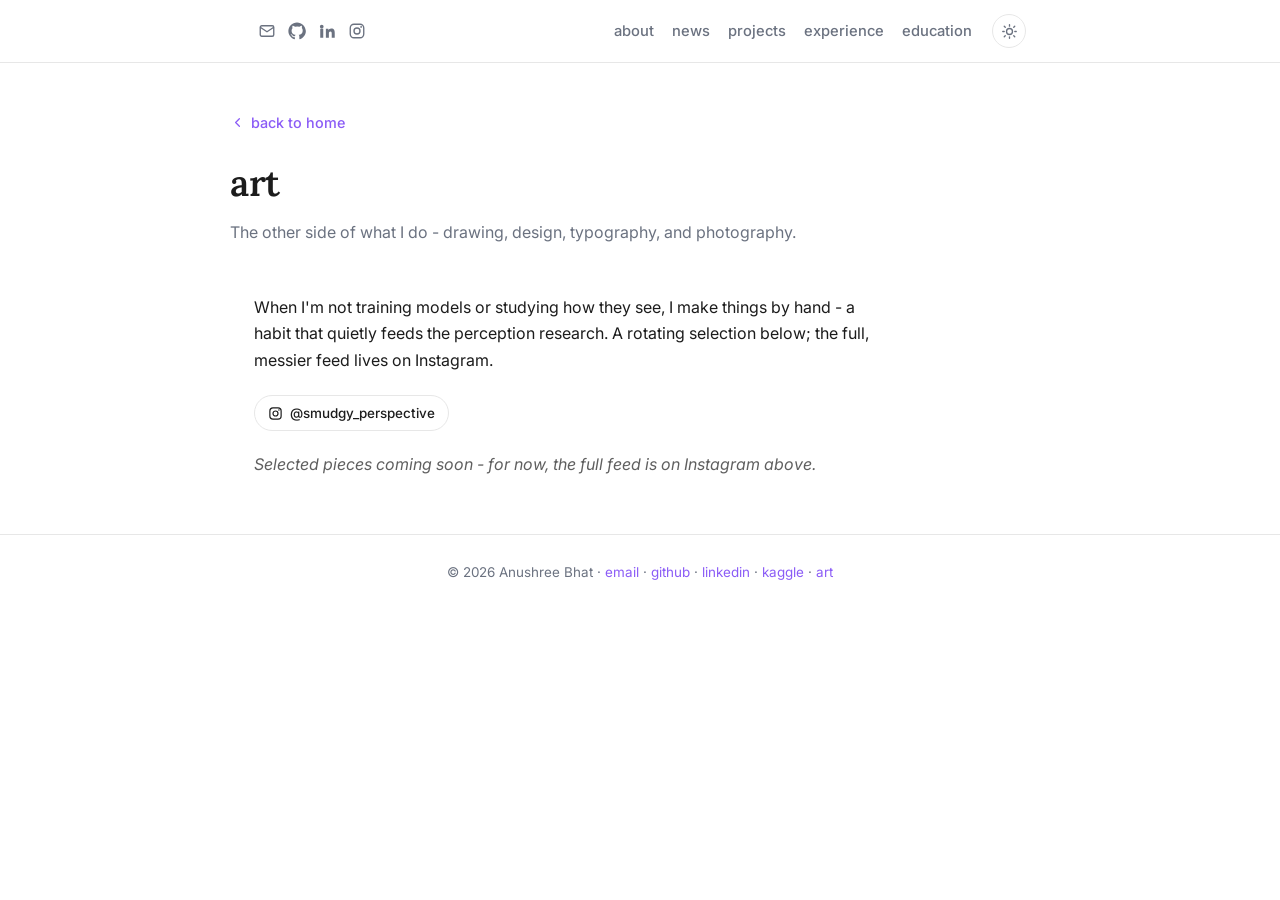
==== art.html @ ab18c532 "Add standalone art page with subtle footer link New art.html gallery (site-styled, manifest-driven g" ====
<!doctype html>
<html lang="en">
<head>
  <meta charset="utf-8" />
  <meta name="viewport" content="width=device-width, initial-scale=1" />
  <title>Art - Anushree Bhat</title>
  <meta name="description" content="Art, design, and photography by Anushree Bhat." />

  <!-- Fonts -->
  <link rel="preconnect" href="https://fonts.googleapis.com" />
  <link rel="preconnect" href="https://fonts.gstatic.com" crossorigin />
  <link href="https://fonts.googleapis.com/css2?family=Lora:ital,wght@0,400;0,500;0,600;0,700;1,400&family=Inter:wght@300;400;500;600&display=swap" rel="stylesheet" />

  <link rel="stylesheet" href="style.css" />

  <style>
    .art-intro { max-width: 640px; margin-bottom: 22px; }
    .art-grid { columns: 3 240px; column-gap: 16px; margin-top: 10px; }
    .art-item { break-inside: avoid; margin: 0 0 16px; }
    .art-item img { width: 100%; border-radius: 10px; display: block; }
    .art-item figcaption { font-size: 0.85rem; opacity: 0.7; margin-top: 6px; }
    .art-empty { opacity: 0.7; font-style: italic; margin-top: 10px; }
  </style>
</head>
<body>

  <!-- ============ NAV ============ -->
  <nav>
    <div class="nav-inner">
      <div class="socials">
        <a href="mailto:anushreebhat2001@gmail.com" title="Email" aria-label="Email">
          <svg viewBox="0 0 24 24" fill="none" stroke="currentColor" stroke-width="1.8"><rect x="3" y="5" width="18" height="14" rx="2"/><path d="m3 7 9 6 9-6"/></svg>
        </a>
        <a href="https://github.com/anushreebhat2001" target="_blank" rel="noopener" title="GitHub" aria-label="GitHub">
          <svg viewBox="0 0 24 24" fill="currentColor"><path d="M12 .5C5.7.5.5 5.7.5 12c0 5.1 3.3 9.4 7.9 10.9.6.1.8-.2.8-.6v-2c-3.2.7-3.9-1.5-3.9-1.5-.5-1.3-1.3-1.7-1.3-1.7-1.1-.7.1-.7.1-.7 1.2.1 1.8 1.2 1.8 1.2 1 1.8 2.8 1.3 3.5 1 .1-.8.4-1.3.7-1.6-2.6-.3-5.3-1.3-5.3-5.7 0-1.3.5-2.3 1.2-3.1-.1-.3-.5-1.5.1-3.1 0 0 1-.3 3.3 1.2a11.5 11.5 0 0 1 6 0C17.3 4.7 18.3 5 18.3 5c.6 1.6.2 2.8.1 3.1.8.8 1.2 1.8 1.2 3.1 0 4.4-2.7 5.4-5.3 5.7.4.4.8 1.1.8 2.2v3.3c0 .4.2.7.8.6 4.6-1.5 7.9-5.8 7.9-10.9C23.5 5.7 18.3.5 12 .5Z"/></svg>
        </a>
        <a href="https://www.linkedin.com/in/anushreebhat2001" target="_blank" rel="noopener" title="LinkedIn" aria-label="LinkedIn">
          <svg viewBox="0 0 24 24" fill="currentColor"><path d="M4.98 3.5a2.5 2.5 0 1 1 0 5 2.5 2.5 0 0 1 0-5ZM3 9h4v12H3V9Zm7 0h3.8v1.7h.1c.5-1 1.8-2 3.7-2 4 0 4.7 2.6 4.7 6V21h-4v-5.3c0-1.3 0-2.9-1.8-2.9s-2 1.4-2 2.8V21h-4V9Z"/></svg>
        </a>
        <a href="https://www.instagram.com/smudgy_perspective/" target="_blank" rel="noopener" title="Instagram (art)" aria-label="Instagram">
          <svg viewBox="0 0 24 24" fill="none" stroke="currentColor" stroke-width="1.8"><rect x="3" y="3" width="18" height="18" rx="5"/><circle cx="12" cy="12" r="4"/><circle cx="17.5" cy="6.5" r="1.2" fill="currentColor" stroke="none"/></svg>
        </a>
      </div>
      <div class="nav-links">
        <a class="page" href="https://anushreebhat2001.github.io/">about</a>
        <a class="page" href="index.html#news">news</a>
        <a class="page" href="projects.html">projects</a>
        <a class="page" href="index.html#experience">experience</a>
        <a class="page" href="index.html#education">education</a>
        <button id="theme-toggle" class="theme-toggle" type="button" title="Toggle light / dark" aria-label="Toggle light / dark">
          <svg class="icon-sun" viewBox="0 0 24 24" fill="none" stroke="currentColor" stroke-width="1.9" stroke-linecap="round"><circle cx="12" cy="12" r="4.2"/><path d="M12 2.5v2M12 19.5v2M4.6 4.6l1.4 1.4M18 18l1.4 1.4M2.5 12h2M19.5 12h2M4.6 19.4 6 18M18 6l1.4-1.4"/></svg>
          <svg class="icon-moon" viewBox="0 0 24 24" fill="currentColor"><path d="M21 12.8A8.5 8.5 0 1 1 11.2 3a6.8 6.8 0 0 0 9.8 9.8Z"/></svg>
        </button>
      </div>
    </div>
  </nav>

  <!-- ============ PAGE HEADER ============ -->
  <header class="page-header wrap">
    <a class="back-link" href="index.html">
      <svg viewBox="0 0 24 24" fill="none" stroke="currentColor" stroke-width="2" stroke-linecap="round" stroke-linejoin="round"><path d="m15 18-6-6 6-6"/></svg>
      back to home
    </a>
    <h1>art</h1>
    <p class="sub">The other side of what I do - drawing, design, typography, and photography.</p>
  </header>

  <!-- ============ ART ============ -->
  <main class="wrap" style="padding: 24px 24px 40px;">
    <p class="art-intro">
      When I'm not training models or studying how they see, I make things by hand - a habit that
      quietly feeds the perception research. A rotating selection below; the full, messier feed lives
      on Instagram.
    </p>
    <a class="btn btn-primary" href="https://www.instagram.com/smudgy_perspective/" target="_blank" rel="noopener">
      <svg viewBox="0 0 24 24" fill="none" stroke="currentColor" stroke-width="1.9" stroke-linecap="round" stroke-linejoin="round"><rect x="3" y="3" width="18" height="18" rx="5"/><circle cx="12" cy="12" r="4"/><circle cx="17.5" cy="6.5" r="1.2" fill="currentColor" stroke="none"/></svg>
      @smudgy_perspective
    </a>

    <div id="art-grid" class="art-grid"></div>
    <p id="art-empty" class="art-empty" hidden>Selected pieces coming soon - for now, the full feed is on Instagram above.</p>
  </main>

  <!-- ============ FOOTER ============ -->
  <footer>
    © 2026 Anushree Bhat ·
    <a href="mailto:anushreebhat2001@gmail.com">email</a> ·
    <a href="https://github.com/anushreebhat2001" target="_blank" rel="noopener">github</a> ·
    <a href="https://www.linkedin.com/in/anushreebhat2001" target="_blank" rel="noopener">linkedin</a> ·
    <a href="https://www.kaggle.com/anushreebhat" target="_blank" rel="noopener">kaggle</a> ·
    <a href="art.html">art</a>
  </footer>

  <!-- ============ GALLERY DATA ============ -->
  <!--
    To add pieces: drop image files into the art/ folder, then add one line each below.
    Order here = order on the page. The caption (alt) is optional.
      { src: "art/my-piece.jpg", alt: "Charcoal study, 2024" },
  -->
  <script>
    var artworks = [
      // { src: "art/piece-01.jpg", alt: "" },
    ];
    (function () {
      var grid = document.getElementById('art-grid');
      var empty = document.getElementById('art-empty');
      if (!grid) return;
      if (!artworks.length) { if (empty) empty.hidden = false; return; }
      artworks.forEach(function (a) {
        var fig = document.createElement('figure');
        fig.className = 'art-item';
        var img = document.createElement('img');
        img.src = a.src;
        img.alt = a.alt || '';
        img.loading = 'lazy';
        img.onerror = function () { fig.style.display = 'none'; };
        fig.appendChild(img);
        if (a.alt) {
          var cap = document.createElement('figcaption');
          cap.textContent = a.alt;
          fig.appendChild(cap);
        }
        grid.appendChild(fig);
      });
    })();
  </script>

  <script src="app.js"></script>

</body>
</html>
---- style.css ----
:root {
  --bg: #ffffff;
  --fg: #1c1c1c;
  --muted: #6b7280;
  --line: #e7e7e7;
  --accent: #8b5cf6;                 /* violet */
  --accent-2: #06b6d4;               /* cyan */
  --accent-soft: #f2effe;
  --glow: 0 0 18px rgba(139,92,246,.20), 0 0 6px rgba(6,182,212,.16);
  --glow-strong: 0 0 26px rgba(139,92,246,.32), 0 0 10px rgba(6,182,212,.24);
  --card: #ffffff;
  --shadow: 0 1px 3px rgba(0,0,0,.06), 0 8px 24px rgba(0,0,0,.05);
  --serif: 'Lora', Georgia, 'Times New Roman', serif;
  --sans: 'Inter', -apple-system, BlinkMacSystemFont, 'Segoe UI', sans-serif;
}
/* Dark palette shared by the OS-preference default and the explicit toggle */
@media (prefers-color-scheme: dark) {
  :root:not([data-theme="light"]) {
    --bg: #101015;
    --fg: #e7e7ee;
    --muted: #9aa0b0;
    --line: #262636;
    --accent: #a78bfa;               /* brighter violet on dark */
    --accent-2: #22d3ee;             /* brighter cyan on dark */
    --accent-soft: #1b1830;
    --glow: 0 0 20px rgba(167,139,250,.26), 0 0 8px rgba(34,211,238,.20);
    --glow-strong: 0 0 30px rgba(167,139,250,.42), 0 0 12px rgba(34,211,238,.30);
    --card: #17171f;
    --shadow: 0 1px 3px rgba(0,0,0,.35), 0 8px 24px rgba(0,0,0,.4);
  }
}
:root[data-theme="dark"] {
  --bg: #101015;
  --fg: #e7e7ee;
  --muted: #9aa0b0;
  --line: #262636;
  --accent: #a78bfa;
  --accent-2: #22d3ee;
  --accent-soft: #1b1830;
  --glow: 0 0 20px rgba(167,139,250,.26), 0 0 8px rgba(34,211,238,.20);
  --glow-strong: 0 0 30px rgba(167,139,250,.42), 0 0 12px rgba(34,211,238,.30);
  --card: #17171f;
  --shadow: 0 1px 3px rgba(0,0,0,.35), 0 8px 24px rgba(0,0,0,.4);
}
/* data-theme="light" simply keeps the :root defaults above */

* { box-sizing: border-box; }
html { scroll-behavior: smooth; }
body {
  margin: 0;
  background: var(--bg);
  color: var(--fg);
  font-family: var(--sans);
  font-weight: 400;
  line-height: 1.65;
  -webkit-font-smoothing: antialiased;
}
a { color: var(--accent); text-decoration: none; }
a:hover { text-decoration: underline; }

.wrap { max-width: 820px; margin: 0 auto; padding: 0 24px; }

/* ---------- NAV ---------- */
nav {
  position: sticky; top: 0; z-index: 50;
  background: color-mix(in srgb, var(--bg) 88%, transparent);
  backdrop-filter: saturate(180%) blur(10px);
  border-bottom: 1px solid var(--line);
}
.nav-inner {
  max-width: 820px; margin: 0 auto; padding: 14px 24px;
  display: flex; align-items: center; justify-content: space-between; gap: 16px;
  flex-wrap: wrap;
}
.brand { font-family: var(--serif); font-weight: 600; font-size: 1.12rem; letter-spacing: .2px; }
.brand a { color: var(--fg); }
.nav-links { display: flex; align-items: center; gap: 18px; flex-wrap: wrap; }
.nav-links a.page { color: var(--muted); font-size: .92rem; font-weight: 500; }
.nav-links a.page:hover { color: var(--accent); text-decoration: none; }
.nav-links a.page.active { color: var(--accent); }
.socials { display: flex; align-items: center; gap: 12px; margin-left: 4px; }
.socials a { color: var(--muted); display: inline-flex; }
.socials a:hover { color: var(--accent); }
.socials svg { width: 18px; height: 18px; }

/* Theme toggle */
.theme-toggle {
  display: inline-flex; align-items: center; justify-content: center;
  width: 34px; height: 34px; padding: 0; margin-left: 2px;
  border: 1px solid var(--line); border-radius: 50%;
  background: var(--card); color: var(--muted); cursor: pointer;
  transition: color .15s ease, border-color .15s ease, background .15s ease;
}
.theme-toggle:hover { color: var(--accent); border-color: var(--accent); background: var(--accent-soft); box-shadow: var(--glow); }
.theme-toggle svg { width: 17px; height: 17px; }
.theme-toggle .icon-moon { display: none; }
.theme-toggle .icon-sun { display: block; }
/* Show the icon that represents the CURRENT theme. */
@media (prefers-color-scheme: dark) {
  :root:not([data-theme="light"]) .theme-toggle .icon-sun { display: none; }
  :root:not([data-theme="light"]) .theme-toggle .icon-moon { display: block; }
}
:root[data-theme="dark"] .theme-toggle .icon-sun { display: none; }
:root[data-theme="dark"] .theme-toggle .icon-moon { display: block; }
:root[data-theme="light"] .theme-toggle .icon-sun { display: block; }
:root[data-theme="light"] .theme-toggle .icon-moon { display: none; }

/* ---------- HERO ---------- */
header.hero { padding: 56px 0 8px; }
.hero-grid {
  display: grid; grid-template-columns: 1fr 260px; gap: 44px; align-items: start;
}
h1.name {
  font-family: var(--serif); font-weight: 600; font-size: 2.7rem;
  margin: 0 0 6px; letter-spacing: -.5px; line-height: 1.1;
}
.tagline { color: var(--muted); font-size: 1.02rem; margin: 0 0 8px; }
.tagline strong { color: var(--fg); font-weight: 600; }
.location { display: inline-flex; align-items: center; gap: 6px; color: color-mix(in srgb, var(--accent) 50%, var(--accent-2) 50%); font-size: .92rem; margin: 0 0 20px; }
.location svg { width: 15px; height: 15px; }
.bio p { margin: 0 0 14px; }
.hero-cta { margin: 0 0 22px; display: flex; flex-wrap: wrap; gap: 12px; }
.btn-primary {
  color: #fff; border-color: transparent;
  background: linear-gradient(120deg, var(--accent), var(--accent-2));
}
.btn-primary:hover {
  color: #fff; border-color: transparent;
  background: linear-gradient(120deg, var(--accent), var(--accent-2));
  transform: translateY(-1px);
}
.btn-primary svg { width: 16px; height: 16px; }
/* no glow on the hero CTA buttons */
.hero-cta .btn, .hero-cta .btn:hover { box-shadow: none; }
/* Profile card */
.profile-card {
  width: 260px; background: var(--card); border: 1px solid var(--line);
  border-radius: 18px; padding: 16px; box-shadow: var(--shadow);
}
.profile-photo {
  position: relative; aspect-ratio: 4 / 5; overflow: hidden; border-radius: 12px;
  background: linear-gradient(135deg, #3a3a44, #22222a);
}
.profile-photo img { width: 100%; height: 100%; object-fit: cover; display: block; }
.profile-photo .monogram {
  width: 100%; height: 100%; display: flex; align-items: center; justify-content: center;
  font-family: var(--serif); font-weight: 600; font-size: 4.6rem; color: #fff;
  user-select: none;
}
.profile-caption { color: var(--muted); font-size: .9rem; margin: 14px 2px 13px; }
.profile-links { display: flex; flex-wrap: wrap; gap: 8px; }
.profile-links .btn { padding: 6px 14px; }

/* ---------- SECTIONS ---------- */
section { padding: 56px 0 40px; border-top: 1px solid var(--line); }
.sec-head {
  display: flex; align-items: baseline; justify-content: space-between;
  gap: 16px; flex-wrap: wrap; margin: 22px 0 22px;
}
.sec-head h2.sec { margin: 0; }
h2.sec {
  font-family: var(--serif); font-weight: 600; font-size: 1.55rem;
  margin: 22px 0 22px; letter-spacing: -.2px;
}
h2.sec .accent { color: var(--accent); }
h2.sec a.sec-link { color: inherit; display: inline-flex; align-items: center; gap: 7px; }
h2.sec a.sec-link:hover { color: var(--accent); text-decoration: none; }
h2.sec a.sec-link .chev { width: 18px; height: 18px; opacity: .55; transition: transform .15s ease, opacity .15s ease; }
h2.sec a.sec-link:hover .chev { transform: translateX(3px); opacity: 1; }

/* "see more" link that sits below a list */
.sec-more-wrap { margin-top: 10px; margin-bottom: 22px; }
.sec-more {
  display: inline-flex; align-items: center; gap: 6px;
  font-size: .9rem; font-weight: 500;
  color: color-mix(in srgb, var(--accent) 50%, var(--accent-2) 50%);
}
.sec-more:hover { color: color-mix(in srgb, var(--accent) 50%, var(--accent-2) 50%); }
.sec-more svg { width: 15px; height: 15px; transition: transform .15s ease; }
.sec-more:hover svg { transform: translateX(3px); }

/* ---------- PAGE HEADER (subpages) ---------- */
.page-header { padding: 48px 0 8px; }
.page-header h1 {
  font-family: var(--serif); font-weight: 600; font-size: 2.3rem;
  margin: 0 0 6px; letter-spacing: -.4px;
}
.page-header .sub { color: var(--muted); margin: 0; }
.back-link { display: inline-flex; align-items: center; gap: 6px; font-size: .9rem; font-weight: 500; margin-bottom: 18px; }
.back-link svg { width: 15px; height: 15px; }

/* ---------- NEWS ---------- */
.news { display: grid; gap: 0; }
.news.full { border-top: 1px solid var(--line); }
.news-row {
  display: grid; grid-template-columns: 120px 1fr; gap: 18px;
  padding: 12px 0; border-bottom: 1px dashed var(--line);
}
.news-row:last-child { border-bottom: none; }
.news-date { color: var(--muted); font-size: .86rem; font-weight: 500; padding-top: 1px; }
.news-body { font-size: .96rem; }

/* ---------- PROJECT FILTER ---------- */
.filters { display: flex; flex-wrap: wrap; gap: 10px; margin: 4px 0 28px; }
.filter-btn {
  font-family: var(--sans); font-size: .86rem; font-weight: 500;
  padding: 6px 15px; border-radius: 100px; cursor: pointer;
  border: 1px solid var(--line); color: var(--muted); background: var(--card);
  transition: color .15s ease, border-color .15s ease, background .15s ease;
}
.filter-btn:hover { color: var(--accent); border-color: var(--accent); box-shadow: var(--glow); }
.filter-btn.active { color: #fff; border-color: transparent; box-shadow: var(--glow); background: linear-gradient(120deg, var(--accent), var(--accent-2)); }
.filter-count { color: var(--muted); font-size: .86rem; margin: -14px 0 22px; }

/* ---------- PROJECTS ---------- */
.projects { display: grid; gap: 22px; margin-bottom: 22px; }
.proj[hidden] { display: none; }
.proj {
  display: grid; grid-template-columns: 300px 1fr; gap: 22px; align-items: start;
  background: var(--card); border: 1px solid var(--line); border-radius: 14px;
  padding: 16px; box-shadow: var(--shadow);
  transition: transform .18s ease, box-shadow .18s ease;
}
.proj:hover { transform: translateY(-2px); border-color: var(--accent); box-shadow: var(--glow); }
.thumb {
  position: relative; aspect-ratio: 1200 / 630; border-radius: 10px; overflow: hidden;
  border: 1px solid var(--line); background: var(--accent-soft);
}
.thumb img { width: 100%; height: 100%; object-fit: cover; display: block; }
.thumb .fallback {
  position: absolute; inset: 0; display: none; flex-direction: column;
  align-items: center; justify-content: center; text-align: center; padding: 14px;
  color: #fff; font-family: var(--serif);
}
.proj-title { font-family: var(--serif); font-weight: 600; font-size: 1.12rem; margin: 2px 0 4px; }
.proj-meta { color: var(--muted); font-size: .85rem; margin: 0 0 10px; }
.proj-desc { font-size: .93rem; margin: 0 0 12px; }
.proj-desc .role { color: var(--accent); font-weight: 500; }
.tags { display: flex; flex-wrap: wrap; gap: 6px; margin-bottom: 12px; }
.tag {
  font-size: .72rem; color: var(--muted); background: var(--accent-soft);
  border: 1px solid var(--line); padding: 2px 9px; border-radius: 100px; font-weight: 500;
}
.links { display: flex; flex-wrap: wrap; gap: 10px; }
.btn {
  display: inline-flex; align-items: center; gap: 7px;
  font-size: .84rem; font-weight: 500; padding: 6px 13px; border-radius: 100px;
  border: 1px solid var(--line); color: var(--fg); background: var(--bg);
  transition: background .15s ease, border-color .15s ease;
}
.btn:hover { text-decoration: none; border-color: var(--accent); color: var(--accent); background: var(--accent-soft); box-shadow: var(--glow); }
.btn svg { width: 15px; height: 15px; }
.btn.disabled { color: var(--muted); cursor: default; opacity: .8; }
.btn.disabled:hover { border-color: var(--line); color: var(--muted); background: var(--bg); }

/* ---------- EXPERIENCE (timeline) ---------- */
.timeline { position: relative; margin-bottom: 22px; }
.timeline::before {
  content: ''; position: absolute; left: 5px; top: 8px; bottom: 8px;
  width: 2px; border-radius: 2px;
  background: linear-gradient(var(--accent), var(--accent-2));
  opacity: .55;
}
.tl-item { position: relative; padding: 0 0 32px 32px; }
.tl-item:last-child { padding-bottom: 0; }
.tl-marker {
  position: absolute; left: 0; top: 5px; width: 12px; height: 12px;
  border-radius: 50%; border: 2px solid var(--bg);
  background: linear-gradient(135deg, var(--accent), var(--accent-2));
  box-shadow: var(--glow); z-index: 1;
}
.tl-date { color: var(--muted); font-size: .84rem; font-weight: 500; margin-bottom: 3px; }
.xp-role { font-family: var(--serif); font-weight: 600; font-size: 1.05rem; }
.xp-org { color: var(--muted); font-size: .92rem; }
.xp-bullets { margin: 8px 0 0; padding-left: 18px; }
.xp-bullets li { font-size: .92rem; margin-bottom: 5px; }

/* ---------- EDUCATION ---------- */
.edu { display: grid; gap: 20px; margin-bottom: 22px; }
.edu-item { display: grid; grid-template-columns: 1fr auto; gap: 4px 18px; }
.edu-school { font-family: var(--serif); font-weight: 600; font-size: 1.08rem; }
.edu-degree { color: var(--fg); font-size: .95rem; }
.edu-sub { color: var(--muted); font-size: .88rem; margin-top: 2px; grid-column: 1 / -1; }
.edu-date { color: var(--muted); font-size: .84rem; white-space: nowrap; text-align: right; }

/* ---------- SKILLS ---------- */
.skill-group { margin-bottom: 12px; }
.skill-group .label { font-weight: 600; font-size: .9rem; }
.skill-group .items { color: var(--muted); font-size: .9rem; }

/* ---------- FOOTER ---------- */
footer { border-top: 1px solid var(--line); padding: 26px 0 40px; text-align: center; color: var(--muted); font-size: .84rem; }

/* ---------- RESPONSIVE ---------- */
@media (max-width: 820px) {
  .wrap { padding: 0 20px; }
  .nav-inner { padding: 12px 20px; }
}

/* Tablets / large phones */
@media (max-width: 680px) {
  .wrap { padding: 0 18px; }

  /* Nav: socials on top row, page links wrap onto their own row */
  .nav-inner { padding: 11px 18px; gap: 10px 14px; }
  .nav-links { gap: 15px; }
  .nav-links a.page { font-size: .88rem; }
  .socials { gap: 15px; margin-left: 0; }

  /* Hero */
  header.hero { padding: 34px 0 8px; }
  .hero-grid { grid-template-columns: 1fr; gap: 26px; }
  .profile-card { order: -1; margin: 0 auto; width: 100%; max-width: 240px; }
  .profile-photo .monogram { font-size: 3.8rem; }
  h1.name { font-size: 2.2rem; }
  .tagline { font-size: .98rem; }
  .hero-cta .btn { flex: 1 1 auto; justify-content: center; }

  /* Sections */
  section { padding: 40px 0 32px; }
  h2.sec { font-size: 1.4rem; }
  .sec-head { margin: 18px 0 18px; }
  .page-header { padding: 30px 0 6px; }
  .page-header h1 { font-size: 1.9rem; }

  /* Cards & rows */
  .proj { grid-template-columns: 1fr; }
  .news-row { grid-template-columns: 76px 1fr; gap: 12px; }
  .xp-item, .edu-item { grid-template-columns: 1fr; }
  .xp-date, .edu-date { text-align: left; }
}

/* Small phones */
@media (max-width: 430px) {
  .nav-inner { justify-content: center; row-gap: 8px; }
  .socials { width: 100%; justify-content: center; gap: 18px; }
  .nav-links { width: 100%; justify-content: center; gap: 13px; }
  h1.name { font-size: 1.95rem; }
  .name, .bio, .tagline, .location, .hero-cta { text-align: left; }
  .hero-cta { flex-direction: column; }
  .hero-cta .btn { width: 100%; }
  .news-row { grid-template-columns: 1fr; gap: 2px; }
  .news-date { font-size: .8rem; opacity: .85; }
}
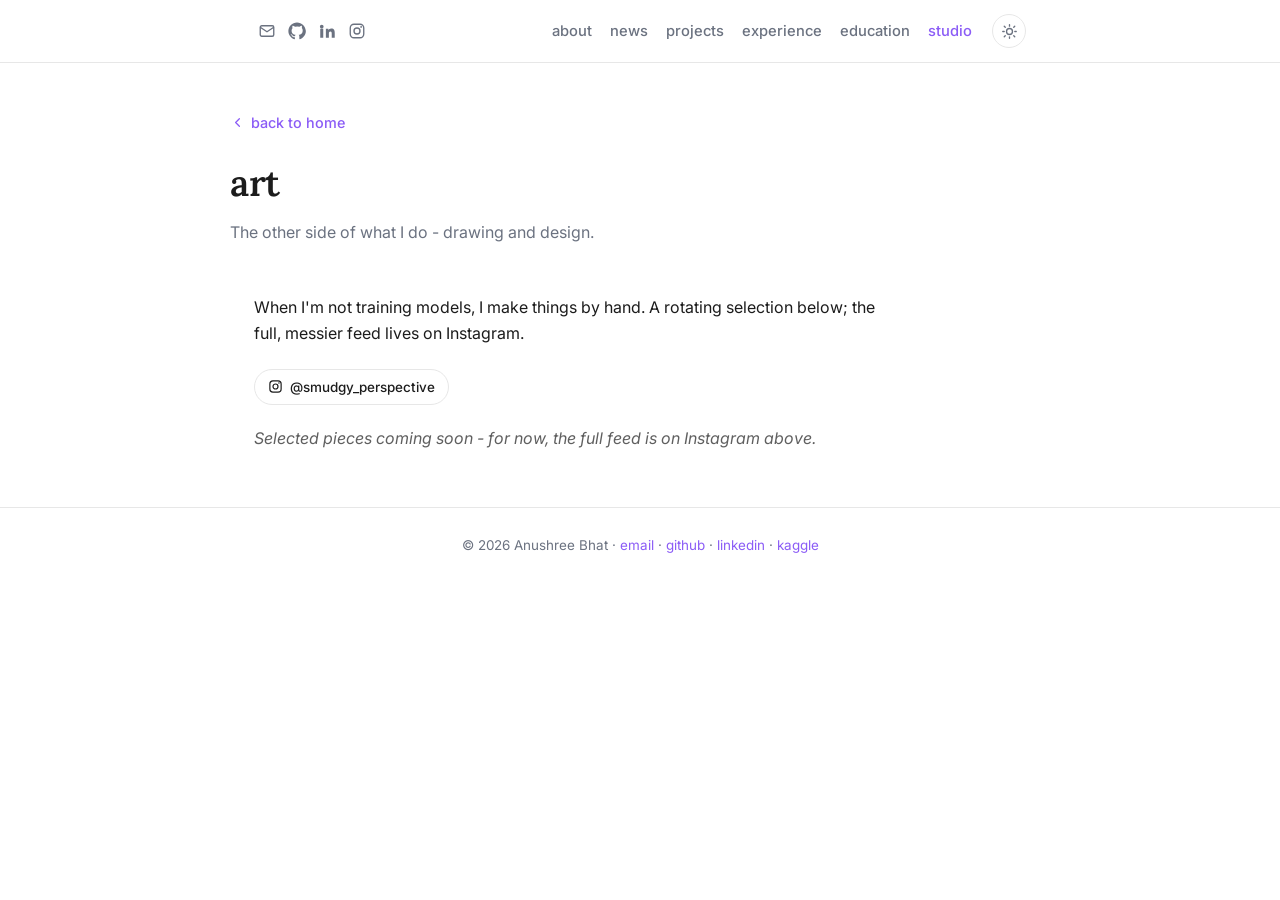
==== commit 9d34aedc: "Move studio link to nav; trim art page copy - Add "studio" to the main nav on all pages (was footer-" ====
--- a/art.html
+++ b/art.html
@@ -47,6 +47,7 @@
         <a class="page" href="projects.html">projects</a>
         <a class="page" href="index.html#experience">experience</a>
         <a class="page" href="index.html#education">education</a>
+        <a class="page active" href="art.html">studio</a>
         <button id="theme-toggle" class="theme-toggle" type="button" title="Toggle light / dark" aria-label="Toggle light / dark">
           <svg class="icon-sun" viewBox="0 0 24 24" fill="none" stroke="currentColor" stroke-width="1.9" stroke-linecap="round"><circle cx="12" cy="12" r="4.2"/><path d="M12 2.5v2M12 19.5v2M4.6 4.6l1.4 1.4M18 18l1.4 1.4M2.5 12h2M19.5 12h2M4.6 19.4 6 18M18 6l1.4-1.4"/></svg>
           <svg class="icon-moon" viewBox="0 0 24 24" fill="currentColor"><path d="M21 12.8A8.5 8.5 0 1 1 11.2 3a6.8 6.8 0 0 0 9.8 9.8Z"/></svg>
@@ -62,15 +63,14 @@
       back to home
     </a>
     <h1>art</h1>
-    <p class="sub">The other side of what I do - drawing, design, typography, and photography.</p>
+    <p class="sub">The other side of what I do - drawing and design.</p>
   </header>
 
   <!-- ============ ART ============ -->
   <main class="wrap" style="padding: 24px 24px 40px;">
     <p class="art-intro">
-      When I'm not training models or studying how they see, I make things by hand - a habit that
-      quietly feeds the perception research. A rotating selection below; the full, messier feed lives
-      on Instagram.
+      When I'm not training models, I make things by hand. A rotating selection below; the full,
+      messier feed lives on Instagram.
     </p>
     <a class="btn btn-primary" href="https://www.instagram.com/smudgy_perspective/" target="_blank" rel="noopener">
       <svg viewBox="0 0 24 24" fill="none" stroke="currentColor" stroke-width="1.9" stroke-linecap="round" stroke-linejoin="round"><rect x="3" y="3" width="18" height="18" rx="5"/><circle cx="12" cy="12" r="4"/><circle cx="17.5" cy="6.5" r="1.2" fill="currentColor" stroke="none"/></svg>
@@ -87,8 +87,7 @@
     <a href="mailto:anushreebhat2001@gmail.com">email</a> ·
     <a href="https://github.com/anushreebhat2001" target="_blank" rel="noopener">github</a> ·
     <a href="https://www.linkedin.com/in/anushreebhat2001" target="_blank" rel="noopener">linkedin</a> ·
-    <a href="https://www.kaggle.com/anushreebhat" target="_blank" rel="noopener">kaggle</a> ·
-    <a href="art.html">art</a>
+    <a href="https://www.kaggle.com/anushreebhat" target="_blank" rel="noopener">kaggle</a>
   </footer>
 
   <!-- ============ GALLERY DATA ============ -->
